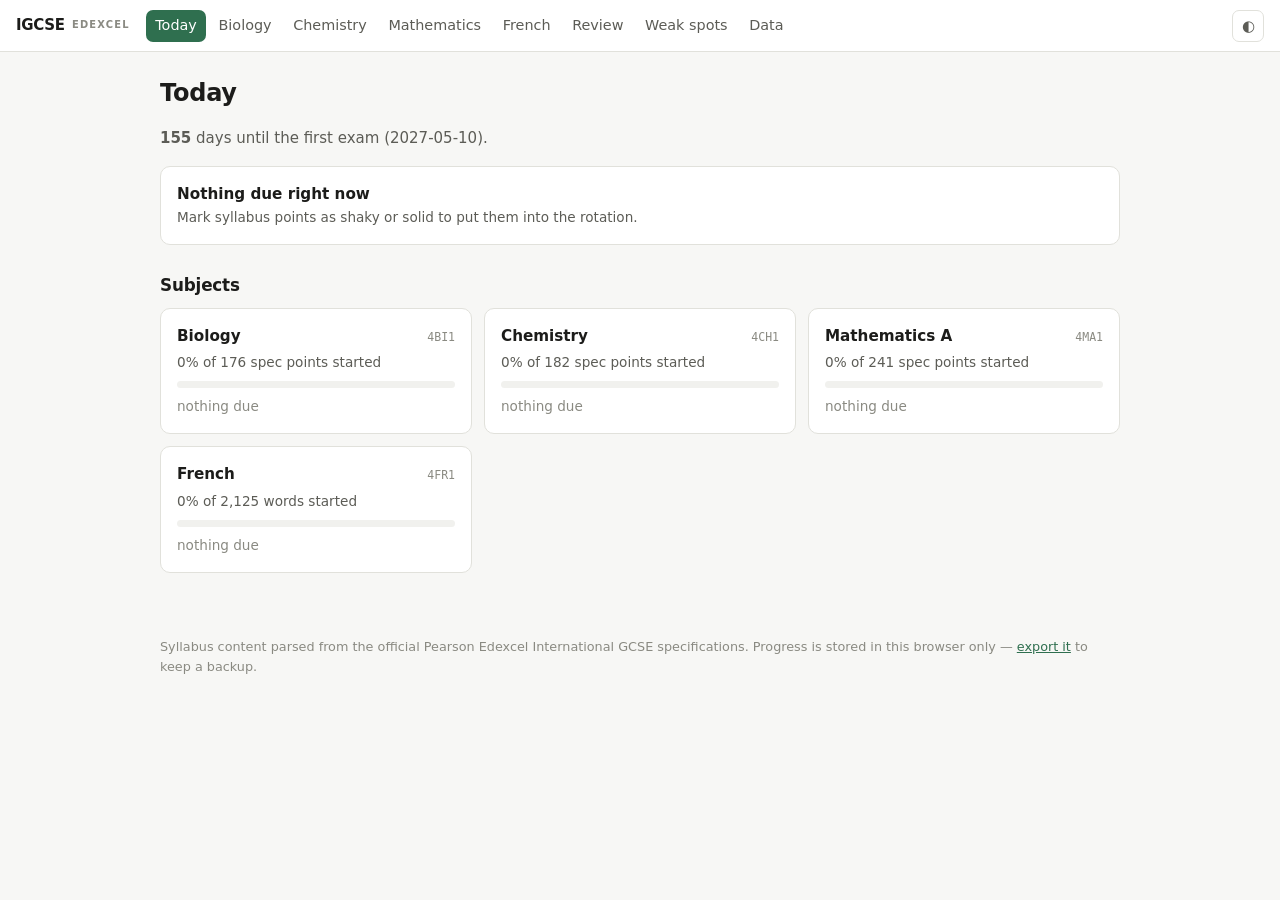
==== index.html @ a7b92927 "Add Edexcel IGCSE study app for Biology, Chemistry, Maths and French A static, dependency-free revis" ====
<!doctype html>
<html lang="en">
<head>
<meta charset="utf-8">
<meta name="viewport" content="width=device-width, initial-scale=1">
<title>IGCSE Study — Edexcel</title>
<link rel="icon" href="data:image/svg+xml,%3Csvg xmlns=%27http://www.w3.org/2000/svg%27 viewBox=%270 0 32 32%27%3E%3Crect width=%2732%27 height=%2732%27 rx=%277%27 fill=%27%232f6f4f%27/%3E%3Ctext x=%2716%27 y=%2723%27 font-family=%27sans-serif%27 font-size=%2718%27 font-weight=%27bold%27 fill=%27white%27 text-anchor=%27middle%27%3EI%3C/text%3E%3C/svg%3E">
<link rel="stylesheet" href="assets/app.css">
</head>
<body>
<header class="topbar">
  <a class="brand" href="#/today">IGCSE<span>Edexcel</span></a>
  <nav id="nav"></nav>
  <button id="theme-toggle" class="icon-btn" title="Toggle theme" aria-label="Toggle theme">◐</button>
</header>

<main id="view" tabindex="-1"></main>

<footer class="foot">
  Syllabus content parsed from the official Pearson Edexcel International GCSE
  specifications. Progress is stored in this browser only —
  <a href="#/data">export it</a> to keep a backup.
</footer>

<!-- Classic scripts, in dependency order: works from file:// as well as a web server. -->
<script src="data/biology.js"></script>
<script src="data/chemistry.js"></script>
<script src="data/maths.js"></script>
<script src="data/french.js"></script>
<script src="assets/match.js"></script>
<script src="assets/srs.js"></script>
<script src="assets/store.js"></script>
<script src="assets/app.js"></script>
</body>
</html>
---- assets/app.css ----
/* ---------- tokens ---------- */
:root {
  --bg: #f7f7f5;
  --panel: #ffffff;
  --panel-2: #f1f1ee;
  --ink: #1c1c1a;
  --ink-soft: #5c5c56;
  --ink-faint: #8a8a82;
  --line: #e1e1db;
  --accent: #2f6f4f;
  --accent-ink: #ffffff;
  --shaky: #b8762b;
  --solid: #2f6f4f;
  --danger: #a4352b;
  --radius: 10px;
  --mono: ui-monospace, SFMono-Regular, Menlo, Consolas, monospace;
  --sans: ui-sans-serif, system-ui, -apple-system, "Segoe UI", Roboto, sans-serif;
}
:root[data-theme="dark"], :root:not([data-theme="light"]) {
  color-scheme: light;
}
@media (prefers-color-scheme: dark) {
  :root:not([data-theme="light"]) {
    --bg: #16171a; --panel: #1e2024; --panel-2: #25282d; --ink: #e9e9e4;
    --ink-soft: #a9aca6; --ink-faint: #7b7f79; --line: #32363c;
    --accent: #5fae83; --accent-ink: #10231a; --shaky: #d69a4e; --solid: #5fae83;
    --danger: #e0776a; color-scheme: dark;
  }
}
:root[data-theme="dark"] {
  --bg: #16171a; --panel: #1e2024; --panel-2: #25282d; --ink: #e9e9e4;
  --ink-soft: #a9aca6; --ink-faint: #7b7f79; --line: #32363c;
  --accent: #5fae83; --accent-ink: #10231a; --shaky: #d69a4e; --solid: #5fae83;
  --danger: #e0776a; color-scheme: dark;
}

/* ---------- base ---------- */
* { box-sizing: border-box; }
body {
  margin: 0; background: var(--bg); color: var(--ink);
  font: 15px/1.55 var(--sans);
  -webkit-text-size-adjust: 100%;
}
a { color: var(--accent); }
h1 { font-size: 1.5rem; margin: 0 0 .2em; letter-spacing: -.01em; }
h2 { font-size: 1.05rem; margin: 1.6em 0 .6em; letter-spacing: -.01em; }
h3 { font-size: .95rem; margin: 0; }
.muted { color: var(--ink-soft); }
.faint { color: var(--ink-faint); }
.small { font-size: .85rem; }
.mono { font-family: var(--mono); }

/* ---------- chrome ---------- */
.topbar {
  display: flex; align-items: center; gap: 1rem; flex-wrap: wrap;
  padding: .6rem 1rem; background: var(--panel);
  border-bottom: 1px solid var(--line); position: sticky; top: 0; z-index: 20;
}
.brand { font-weight: 650; text-decoration: none; color: var(--ink); letter-spacing: -.02em; }
.brand span {
  font: 600 .62rem/1 var(--sans); letter-spacing: .12em; text-transform: uppercase;
  color: var(--ink-faint); margin-left: .45rem; vertical-align: 2px;
}
#nav { display: flex; gap: .15rem; flex-wrap: wrap; margin-right: auto; }
#nav a {
  padding: .3rem .6rem; border-radius: 7px; text-decoration: none;
  color: var(--ink-soft); font-size: .9rem; white-space: nowrap;
}
#nav a:hover { background: var(--panel-2); color: var(--ink); }
#nav a.on { background: var(--accent); color: var(--accent-ink); }
#nav .badge {
  display: inline-block; min-width: 1.15em; padding: 0 .3em; margin-left: .35em;
  border-radius: 999px; background: var(--shaky); color: #fff;
  font: 600 .7rem/1.5 var(--sans); text-align: center;
}
#nav a.on .badge { background: var(--accent-ink); color: var(--accent); }
.icon-btn {
  background: none; border: 1px solid var(--line); color: var(--ink-soft);
  border-radius: 7px; width: 2rem; height: 2rem; cursor: pointer; font-size: .95rem;
}
.icon-btn:hover { background: var(--panel-2); color: var(--ink); }

main { max-width: 62rem; margin: 0 auto; padding: 1.4rem 1rem 4rem; outline: none; }
.foot {
  max-width: 62rem; margin: 0 auto; padding: 0 1rem 3rem;
  color: var(--ink-faint); font-size: .8rem;
}

/* ---------- panels ---------- */
.panel {
  background: var(--panel); border: 1px solid var(--line);
  border-radius: var(--radius); padding: 1rem;
}
.grid { display: grid; gap: .75rem; grid-template-columns: repeat(auto-fit, minmax(15rem, 1fr)); }
.row { display: flex; gap: .5rem; align-items: center; flex-wrap: wrap; }
.spread { display: flex; gap: .75rem; align-items: baseline; justify-content: space-between; }

.subject-card { display: block; text-decoration: none; color: inherit; }
.subject-card:hover { border-color: var(--accent); }
.subject-card .code { font: .72rem/1 var(--mono); color: var(--ink-faint); }

/* ---------- progress ---------- */
.bar { height: 7px; border-radius: 999px; background: var(--panel-2); overflow: hidden; display: flex; }
.bar i { display: block; height: 100%; }
.bar .solid { background: var(--solid); }
.bar .shaky { background: var(--shaky); }
.legend { display: flex; gap: .9rem; font-size: .78rem; color: var(--ink-soft); }
.legend b { font-weight: 600; }
.dot { display: inline-block; width: .55em; height: .55em; border-radius: 50%; margin-right: .35em; }
.dot.solid { background: var(--solid); }
.dot.shaky { background: var(--shaky); }
.dot.new { background: var(--line); }

/* ---------- syllabus tree ---------- */
details.topic { border: 1px solid var(--line); border-radius: var(--radius); background: var(--panel); margin-bottom: .6rem; }
details.topic > summary {
  cursor: pointer; padding: .7rem .9rem; list-style: none; display: flex;
  gap: .75rem; align-items: center;
}
details.topic > summary::-webkit-details-marker { display: none; }
details.topic > summary::before { content: "▸"; color: var(--ink-faint); font-size: .8rem; }
details.topic[open] > summary::before { content: "▾"; }
details.topic > summary .t { font-weight: 600; flex: 1; }
details.topic > summary .n { font-family: var(--mono); font-size: .78rem; color: var(--ink-faint); }
.topic-body { padding: 0 .9rem .8rem; }
.subtopic { border-top: 1px solid var(--line); padding-top: .7rem; margin-top: .7rem; }
.subtopic > h3 { font-size: .88rem; color: var(--ink-soft); margin-bottom: .5rem; }
.subtopic > h3 .tag { margin-left: .4rem; }

.point { display: flex; gap: .6rem; padding: .3rem 0; align-items: flex-start; }
.point .ref {
  font-family: var(--mono); font-size: .74rem; color: var(--ink-faint);
  min-width: 3.4rem; padding-top: .2rem;
}
.point .body { flex: 1; min-width: 0; }
.point .bullets { margin: .2rem 0 0; padding-left: 1.1rem; color: var(--ink-soft); font-size: .88rem; }
.point.is-shaky .body > .txt { color: var(--shaky); }
.point.is-solid .body > .txt { color: var(--ink-faint); }

.tag {
  display: inline-block; padding: 0 .38em; border-radius: 4px; border: 1px solid var(--line);
  font: 600 .66rem/1.5 var(--sans); color: var(--ink-faint); vertical-align: 1px;
  text-transform: uppercase; letter-spacing: .04em;
}
.tag.p2 { color: var(--shaky); border-color: var(--shaky); }
.tag.prac { color: var(--accent); border-color: var(--accent); }
.tag.higher { color: var(--danger); border-color: var(--danger); }

/* ---------- controls ---------- */
.seg { display: inline-flex; border: 1px solid var(--line); border-radius: 7px; overflow: hidden; }
.seg button {
  border: 0; background: var(--panel); color: var(--ink-soft); cursor: pointer;
  padding: .18rem .5rem; font: 600 .74rem/1.6 var(--sans); border-right: 1px solid var(--line);
}
.seg button:last-child { border-right: 0; }
.seg button:hover { background: var(--panel-2); }
.seg button[aria-pressed="true"] { background: var(--accent); color: var(--accent-ink); }
.seg button[aria-pressed="true"].w-shaky { background: var(--shaky); color: #fff; }

button.btn, a.btn {
  display: inline-block; border: 1px solid var(--line); background: var(--panel);
  color: var(--ink); border-radius: 8px; padding: .42rem .8rem; cursor: pointer;
  font: 500 .88rem/1.4 var(--sans); text-decoration: none;
}
button.btn:hover, a.btn:hover { background: var(--panel-2); }
button.btn.primary, a.btn.primary { background: var(--accent); border-color: var(--accent); color: var(--accent-ink); }
button.btn:disabled { opacity: .45; cursor: default; }
select, input[type="text"], input[type="date"], input[type="number"], textarea {
  background: var(--panel); color: var(--ink); border: 1px solid var(--line);
  border-radius: 7px; padding: .35rem .5rem; font: inherit; font-size: .88rem;
}
textarea { width: 100%; font-family: var(--mono); font-size: .78rem; }

/* ---------- review ---------- */
.review { max-width: 42rem; margin: 0 auto; }
.card {
  background: var(--panel); border: 1px solid var(--line); border-radius: var(--radius);
  padding: 1.6rem 1.4rem; min-height: 11rem; display: flex; flex-direction: column;
  justify-content: center; gap: .8rem;
}
.card .prompt { font-size: 1.15rem; line-height: 1.45; }
.card .answer { border-top: 1px dashed var(--line); padding-top: .8rem; }
.grades { display: grid; grid-template-columns: repeat(4, 1fr); gap: .4rem; margin-top: .9rem; }
.grades button { padding: .55rem .3rem; }
.grades button small { display: block; font-weight: 400; color: var(--ink-faint); font-size: .68rem; }
.queue-meter { display: flex; gap: .6rem; align-items: center; margin-bottom: .8rem; }

.vocab-input { width: 100%; font-size: 1.05rem; padding: .55rem .7rem; }
.verdict { font-weight: 600; }
.verdict.ok { color: var(--solid); }
.verdict.no { color: var(--danger); }

kbd {
  font: 600 .72rem/1.4 var(--mono); border: 1px solid var(--line); border-bottom-width: 2px;
  border-radius: 4px; padding: .05em .35em; color: var(--ink-soft); background: var(--panel-2);
}

table.plain { border-collapse: collapse; width: 100%; font-size: .86rem; }
table.plain th, table.plain td { text-align: left; padding: .35rem .6rem .35rem 0; border-bottom: 1px solid var(--line); vertical-align: top; }
table.plain th { color: var(--ink-faint); font-weight: 600; font-size: .76rem; text-transform: uppercase; letter-spacing: .04em; }

.empty { text-align: center; color: var(--ink-soft); padding: 3rem 1rem; }
.empty .big { font-size: 2rem; display: block; margin-bottom: .4rem; }

@media (max-width: 34rem) {
  .point .ref { min-width: 2.8rem; }
  .grades { grid-template-columns: repeat(2, 1fr); }
}
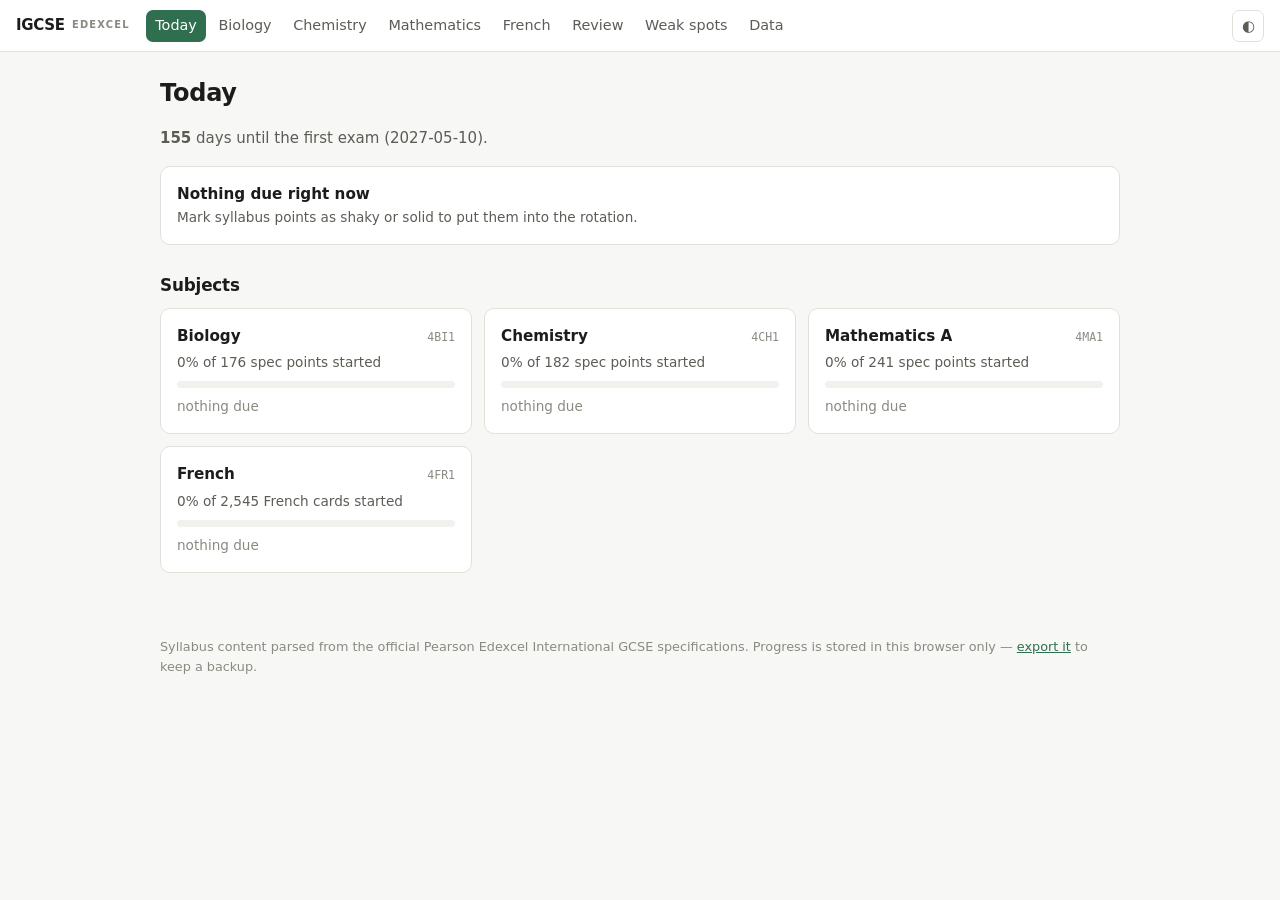
==== commit 1256b741: "French: fix vocab parser, add verb deck and grammar/verb flashcard UI The Appendix 1 vocabulary pars" ====
--- a/index.html
+++ b/index.html
@@ -27,6 +27,8 @@
 <script src="data/chemistry.js"></script>
 <script src="data/maths.js"></script>
 <script src="data/french.js"></script>
+<script src="data/french_grammar.js"></script>
+<script src="data/french_verbs.js"></script>
 <script src="assets/match.js"></script>
 <script src="assets/srs.js"></script>
 <script src="assets/store.js"></script>
--- a/assets/app.css
+++ b/assets/app.css
@@ -206,3 +206,47 @@
   .point .ref { min-width: 2.8rem; }
   .grades { grid-template-columns: repeat(2, 1fr); }
 }
+
+/* ---------- French: sections, answers, verbs ---------- */
+.tabs { display: flex; gap: .25rem; flex-wrap: wrap; margin: .4rem 0 1rem; border-bottom: 1px solid var(--line); }
+.tabs a {
+  padding: .4rem .75rem; text-decoration: none; color: var(--ink-soft); font-size: .9rem;
+  border-bottom: 2px solid transparent; margin-bottom: -1px;
+}
+.tabs a:hover { color: var(--ink); }
+.tabs a.on { color: var(--ink); border-bottom-color: var(--accent); font-weight: 600; }
+
+.accents { display: flex; flex-wrap: wrap; gap: .25rem; margin-top: -.3rem; }
+.accents button {
+  min-width: 2.1rem; padding: .25rem .35rem; border: 1px solid var(--line); border-radius: 6px;
+  background: var(--panel-2); color: var(--ink); font: 500 .95rem/1.2 var(--sans); cursor: pointer;
+}
+.accents button:hover { border-color: var(--accent); }
+
+.blank { display: inline-block; min-width: 4.5em; border-bottom: 2px solid var(--accent); color: transparent; line-height: 1.1; }
+.base { color: var(--accent); font-weight: 600; }
+.pill {
+  display: inline-block; padding: .1rem .55rem; border-radius: 999px; border: 1px solid var(--line);
+  background: var(--panel-2); font-size: .82rem; color: var(--ink-soft);
+}
+.pill.person { border-color: var(--accent); color: var(--accent); font-weight: 600; }
+
+table.conj { border-collapse: collapse; margin-top: .5rem; font-size: .9rem; }
+table.conj td { padding: .12rem 0; }
+
+.notes ul { margin: .5rem 0 0; padding-left: 1.2rem; }
+.notes li { margin: .3rem 0; }
+
+.topic-list { padding: .2rem .9rem; }
+.topic-row {
+  display: flex; gap: .75rem; align-items: center; padding: .55rem 0;
+  border-bottom: 1px solid var(--line); color: inherit; text-decoration: none;
+}
+.topic-row:last-child { border-bottom: 0; }
+.topic-row:hover .t { color: var(--accent); }
+.topic-row .t { flex: 1; font-weight: 550; }
+.topic-row .tag { margin-left: .3rem; }
+
+.verb-grid td, .verb-grid th { text-align: center; padding-right: .4rem; }
+.verb-grid td:first-child, .verb-grid th:first-child { text-align: left; white-space: nowrap; }
+.verb-grid .dot { width: .7em; height: .7em; margin: 0; }
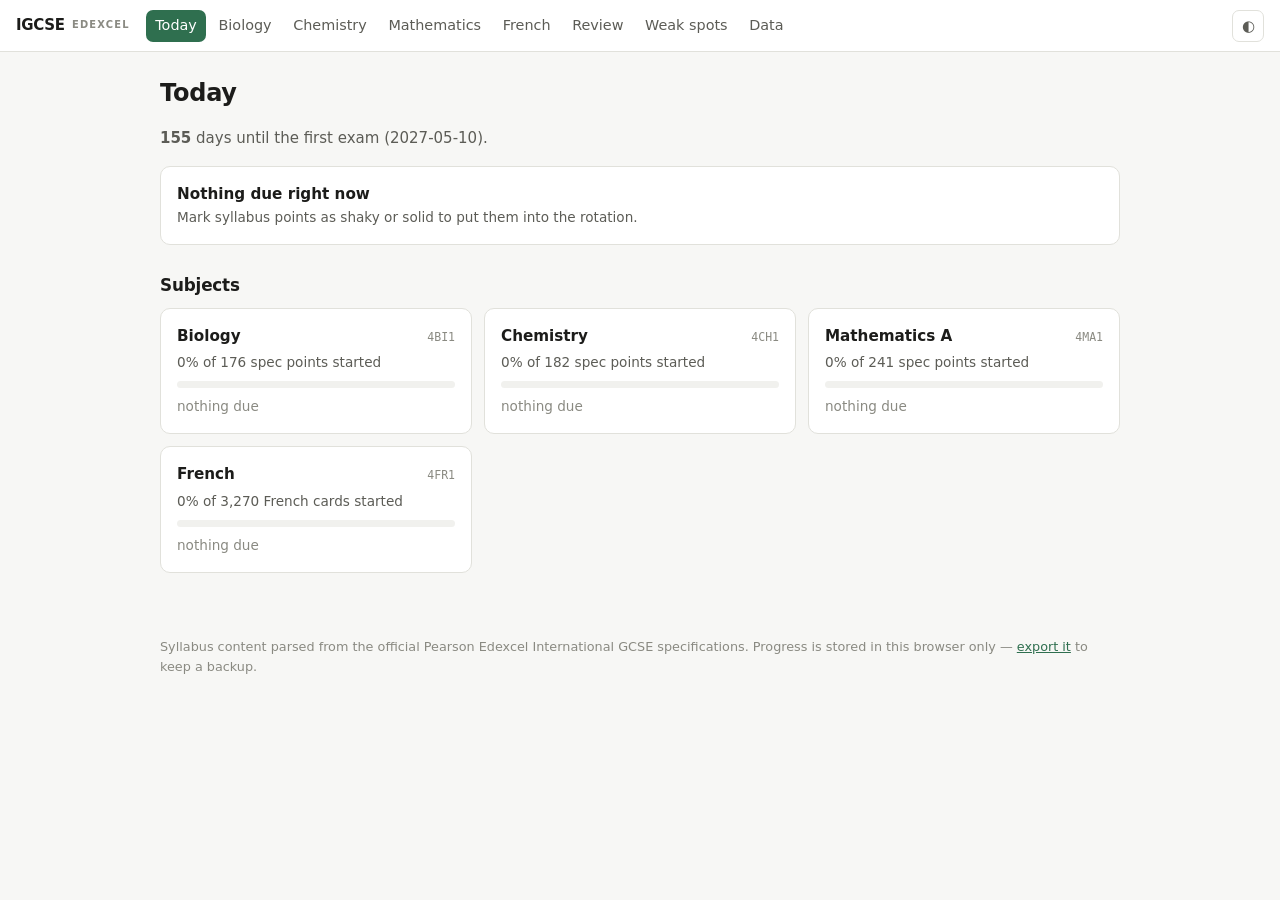
==== commit 256c8a40: "French: read flashcards aloud French words, completed grammar sentences and verb forms get a speaker" ====
--- a/index.html
+++ b/index.html
@@ -30,6 +30,7 @@
 <script src="data/french_grammar.js"></script>
 <script src="data/french_verbs.js"></script>
 <script src="assets/match.js"></script>
+<script src="assets/speech.js"></script>
 <script src="assets/srs.js"></script>
 <script src="assets/store.js"></script>
 <script src="assets/app.js"></script>
--- a/assets/app.css
+++ b/assets/app.css
@@ -250,3 +250,18 @@
 .verb-grid td, .verb-grid th { text-align: center; padding-right: .4rem; }
 .verb-grid td:first-child, .verb-grid th:first-child { text-align: left; white-space: nowrap; }
 .verb-grid .dot { width: .7em; height: .7em; margin: 0; }
+
+/* ---------- read aloud ---------- */
+button.say {
+  border: 1px solid var(--line); background: var(--panel-2); color: var(--ink-soft);
+  border-radius: 999px; padding: .05rem .45rem; font-size: .85rem; line-height: 1.5;
+  cursor: pointer; vertical-align: middle;
+}
+button.say:hover { border-color: var(--accent); color: var(--ink); }
+.prompt > button.say:only-child, .prompt > button.say:first-child { font-size: 1rem; padding: .35rem .9rem; }
+.speech-toggle {
+  margin-left: auto; align-self: center; border: 1px solid var(--line); background: var(--panel);
+  color: var(--ink-soft); border-radius: 999px; padding: .2rem .65rem; font: 500 .8rem/1.4 var(--sans); cursor: pointer;
+}
+.speech-toggle[aria-pressed="true"] { border-color: var(--accent); color: var(--accent); }
+table.conj td + td { padding-left: .5rem; }
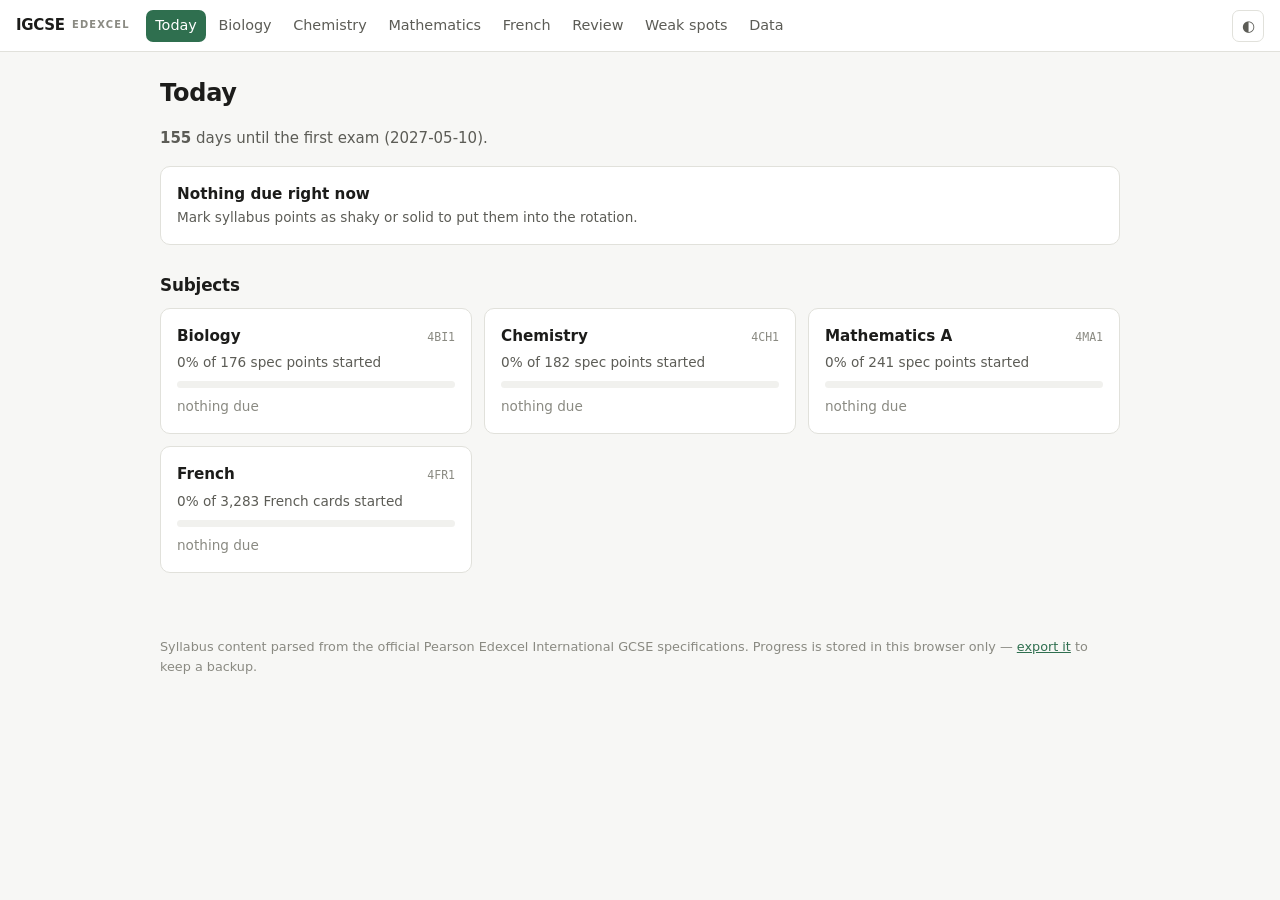
==== commit b6792ede: "iPad-friendly: home-screen icon, copy exports, in-page reset - apple-touch-icon and web-app meta so " ====
--- a/index.html
+++ b/index.html
@@ -2,8 +2,11 @@
 <html lang="en">
 <head>
 <meta charset="utf-8">
-<meta name="viewport" content="width=device-width, initial-scale=1">
-<title>IGCSE Study — Edexcel</title>
+<meta name="viewport" content="width=device-width, initial-scale=1, viewport-fit=cover">
+<title>IGCSE Edexcel Study</title>
+<meta name="apple-mobile-web-app-capable" content="yes">
+<meta name="apple-mobile-web-app-title" content="IGCSE">
+<link rel="apple-touch-icon" href="assets/icon-180.png">
 <link rel="icon" href="data:image/svg+xml,%3Csvg xmlns=%27http://www.w3.org/2000/svg%27 viewBox=%270 0 32 32%27%3E%3Crect width=%2732%27 height=%2732%27 rx=%277%27 fill=%27%232f6f4f%27/%3E%3Ctext x=%2716%27 y=%2723%27 font-family=%27sans-serif%27 font-size=%2718%27 font-weight=%27bold%27 fill=%27white%27 text-anchor=%27middle%27%3EI%3C/text%3E%3C/svg%3E">
 <link rel="stylesheet" href="assets/app.css">
 </head>
--- a/assets/app.css
+++ b/assets/app.css
@@ -54,7 +54,7 @@
 .topbar {
   display: flex; align-items: center; gap: 1rem; flex-wrap: wrap;
   padding: .6rem 1rem; background: var(--panel);
-  border-bottom: 1px solid var(--line); position: sticky; top: 0; z-index: 20;
+  border-bottom: 1px solid var(--line); position: sticky; top: env(safe-area-inset-top, 0px); z-index: 20;
 }
 .brand { font-weight: 650; text-decoration: none; color: var(--ink); letter-spacing: -.02em; }
 .brand span {
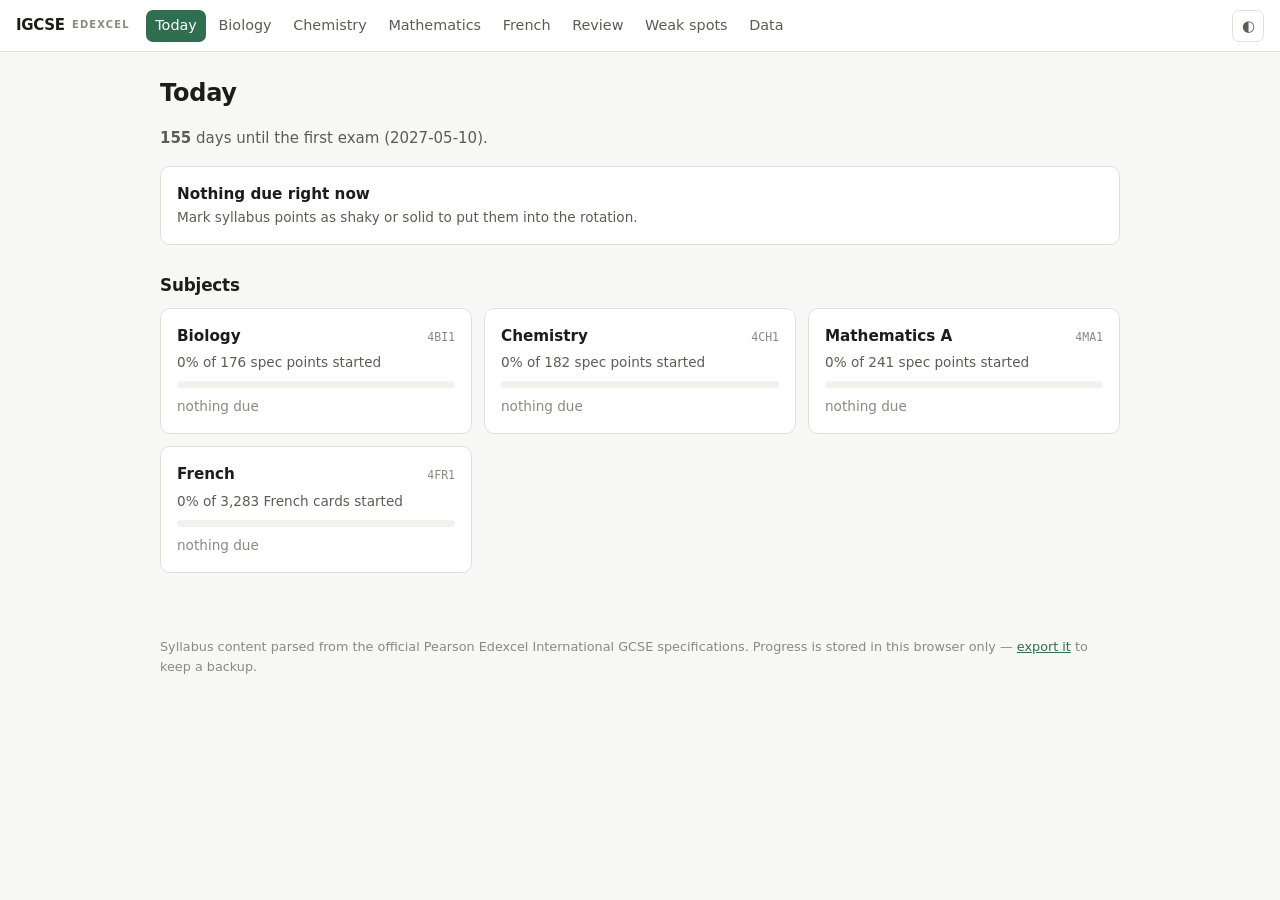
==== commit 7750f8a4: "French: swipe cards, words-you-know list, Listen page - Swipe cards (now the default vocabulary mode" ====
--- a/index.html
+++ b/index.html
@@ -30,6 +30,8 @@
 <script src="data/chemistry.js"></script>
 <script src="data/maths.js"></script>
 <script src="data/french.js"></script>
+<script src="data/french_sentences.js"></script>
+<script src="data/french_audio.js"></script>
 <script src="data/french_grammar.js"></script>
 <script src="data/french_verbs.js"></script>
 <script src="assets/match.js"></script>
--- a/assets/app.css
+++ b/assets/app.css
@@ -265,3 +265,46 @@
 }
 .speech-toggle[aria-pressed="true"] { border-color: var(--accent); color: var(--accent); }
 table.conj td + td { padding-left: .5rem; }
+
+/* ---------- swipe cards ---------- */
+.swipe-wrap { position: relative; }
+.card.swipe {
+  position: relative; touch-action: pan-y; user-select: none; -webkit-user-select: none; cursor: grab;
+  transition: transform .2s ease, opacity .2s ease; min-height: 14rem;
+}
+.card.swipe.dragging { transition: none; cursor: grabbing; }
+.card.swipe.fly-right { transform: translateX(130%) rotate(14deg); opacity: 0; }
+.card.swipe.fly-left { transform: translateX(-130%) rotate(-14deg); opacity: 0; }
+.card.swipe.missed { border-color: var(--shaky); }
+.card.swipe:focus-visible { outline: 2px solid var(--accent); outline-offset: 2px; }
+.swipe-face .prompt { font-size: 1.6rem; }
+.swipe-hint { margin-top: auto; text-align: center; }
+.stamp {
+  position: absolute; top: 1rem; padding: .2rem .6rem; border: 3px solid; border-radius: 8px;
+  font: 700 1.05rem/1.2 var(--sans); text-transform: uppercase; letter-spacing: .06em; opacity: 0;
+  pointer-events: none; background: var(--panel);
+}
+.stamp.yes { left: 1rem; color: var(--solid); border-color: var(--solid); transform: rotate(-10deg); }
+.stamp.no { right: 1rem; color: var(--danger); border-color: var(--danger); transform: rotate(10deg); }
+.swipe-buttons { display: grid; grid-template-columns: 1fr auto 1fr; gap: .5rem; margin-top: .8rem; }
+.swipe-buttons .wide { grid-column: 1 / -1; }
+.swipe-buttons .btn { padding: .7rem .5rem; font-size: 1rem; }
+.swipe-buttons .btn.yes { border-color: var(--solid); color: var(--solid); font-weight: 600; }
+.swipe-buttons .btn.no { border-color: var(--danger); color: var(--danger); font-weight: 600; }
+.example { margin-top: .8rem; padding-top: .6rem; border-top: 1px dashed var(--line); }
+@media (prefers-reduced-motion: reduce) { .card.swipe { transition: none; } }
+
+/* Long option labels (theme names) must not widen the page on phones. */
+select { max-width: 100%; text-overflow: ellipsis; }
+
+/* On phones the wrapped nav would eat a third of the screen if it stuck. */
+@media (max-width: 40rem) { .topbar { position: static; } }
+
+/* ---------- listen ---------- */
+label.check { display: inline-flex; align-items: center; gap: .3rem; }
+.listen-player audio { width: 100%; margin: .5rem 0; }
+.now-playing { font-weight: 600; min-height: 1.5em; }
+ol.transcript { margin: .8rem 0 0; padding-left: 1.6rem; max-height: 26rem; overflow-y: auto; }
+ol.transcript li { padding: .35rem .3rem; border-radius: 6px; cursor: pointer; }
+ol.transcript li:hover { background: var(--panel-2); }
+ol.transcript li.playing { background: var(--panel-2); background: color-mix(in srgb, var(--accent) 16%, var(--panel)); }
